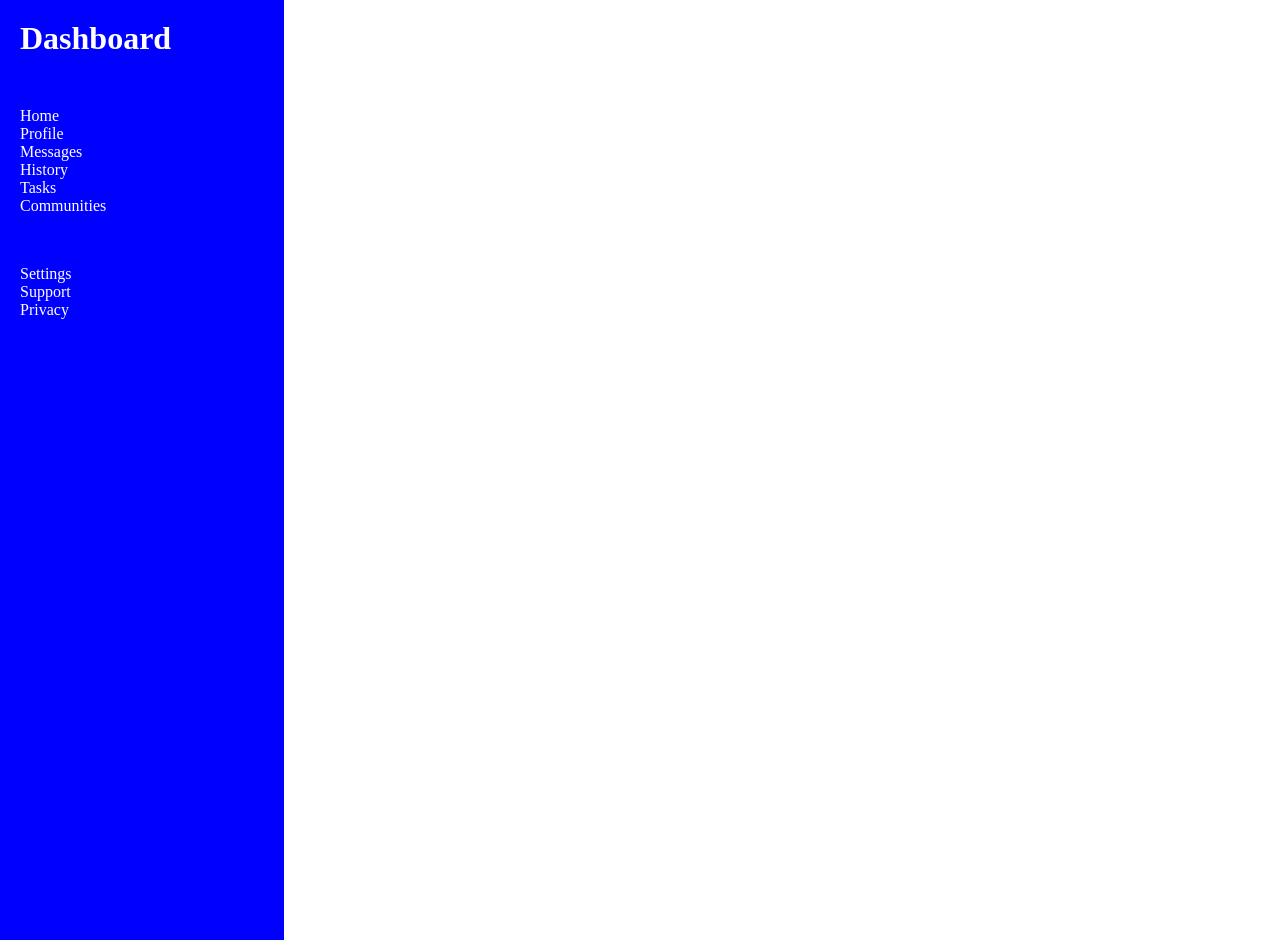
==== dashboard.html @ 8bbe3244 "Add initial HTML and CSS files for the admin dashboard layout" ====
<!doctype html>
<html lang="en">
  <head>
    <meta charset="UTF-8" />
    <meta name="viewport" content="width=device-width, initial-scale=1.0" />
    <title>Admin Dashboard</title>
    <link rel="stylesheet" href="dashboard.css" />
  </head>
  <body>
    <div class="side-bar">
      <h1>Dashboard</h1>
      <ul>
        <li>Home</li>
        <li>Profile</li>
        <li>Messages</li>
        <li>History</li>
        <li>Tasks</li>
        <li>Communities</li>
      </ul>
      <ul>
        <li>Settings</li>
        <li>Support</li>
        <li>Privacy</li>
      </ul>
    </div>
    <div class="content">
      <header>
        <div class="search-bar-row"></div>
        <div class="avater-row"></div>
      </header>
      <main></main>
    </div>
  </body>
</html>
---- dashboard.css ----
* {
  margin: 0;
  padding: 0;
}

body {
  display: grid;
  grid-template-columns: 2fr 7fr;
}

.side-bar {
  background-color: blue;
  height: 100vh;
  display: grid;
  grid-template-rows: auto auto auto;
  color: white;
  align-content: start;
  row-gap: 50px;
  padding: 20px;
}

li {
  list-style: none;
}

.content {
}
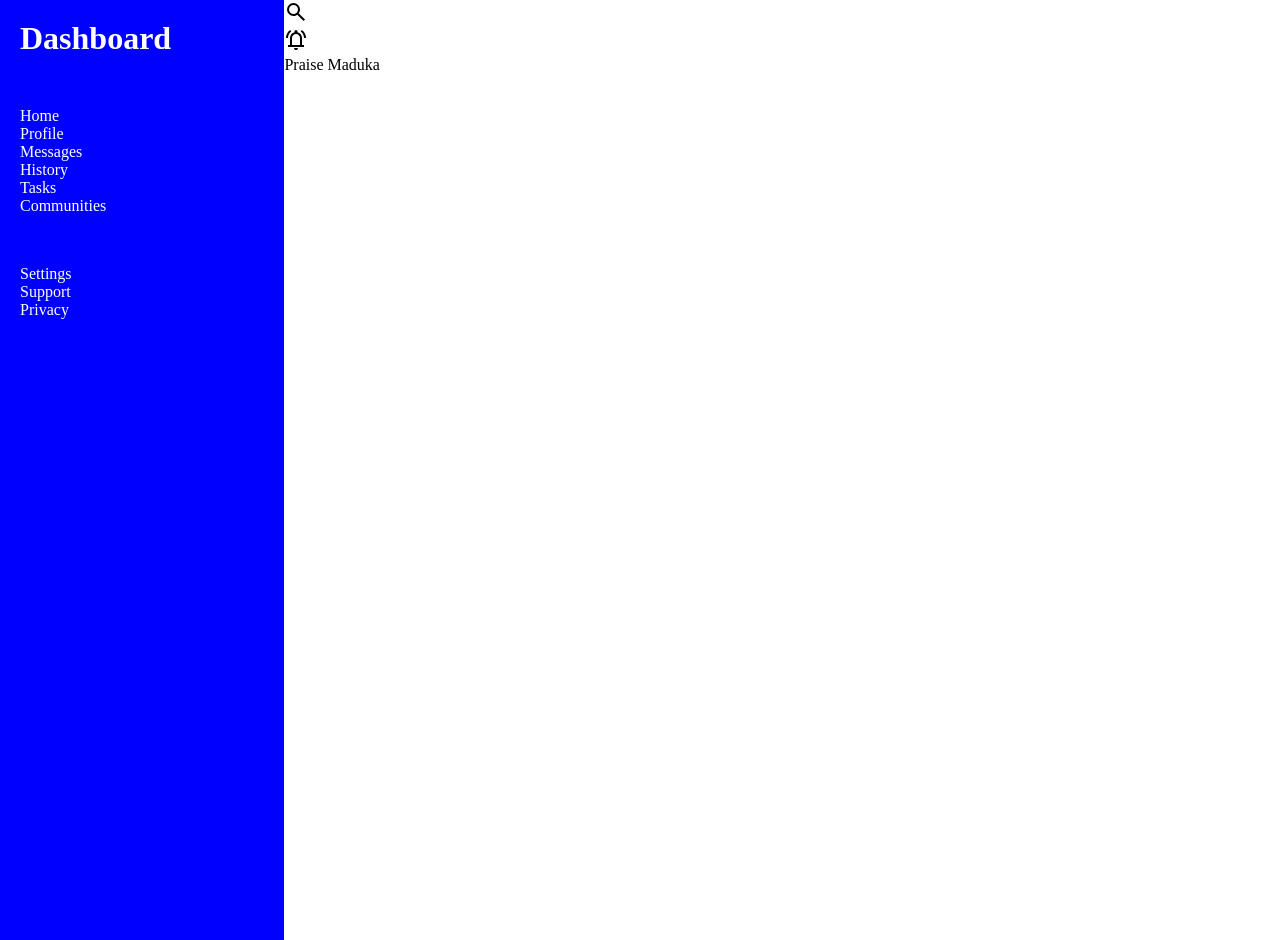
==== commit d85b488d: "Add search and notification icons to the dashboard header" ====
--- a/dashboard.html
+++ b/dashboard.html
@@ -25,7 +25,20 @@
     </div>
     <div class="content">
       <header>
-        <div class="search-bar-row"></div>
+        <div class="search-bar-row">
+          <div class="header-left">
+            <img src="assets/icons/search-black.svg" alt="search icon" />
+            <div class="search-bar"></div>
+          </div>
+          <div class="header-right">
+            <img
+              src="assets/icons/notification-black.svg"
+              alt="notification active icon"
+            />
+            <div class="avatar-wrapper"></div>
+            <p>Praise Maduka</p>
+          </div>
+        </div>
         <div class="avater-row"></div>
       </header>
       <main></main>
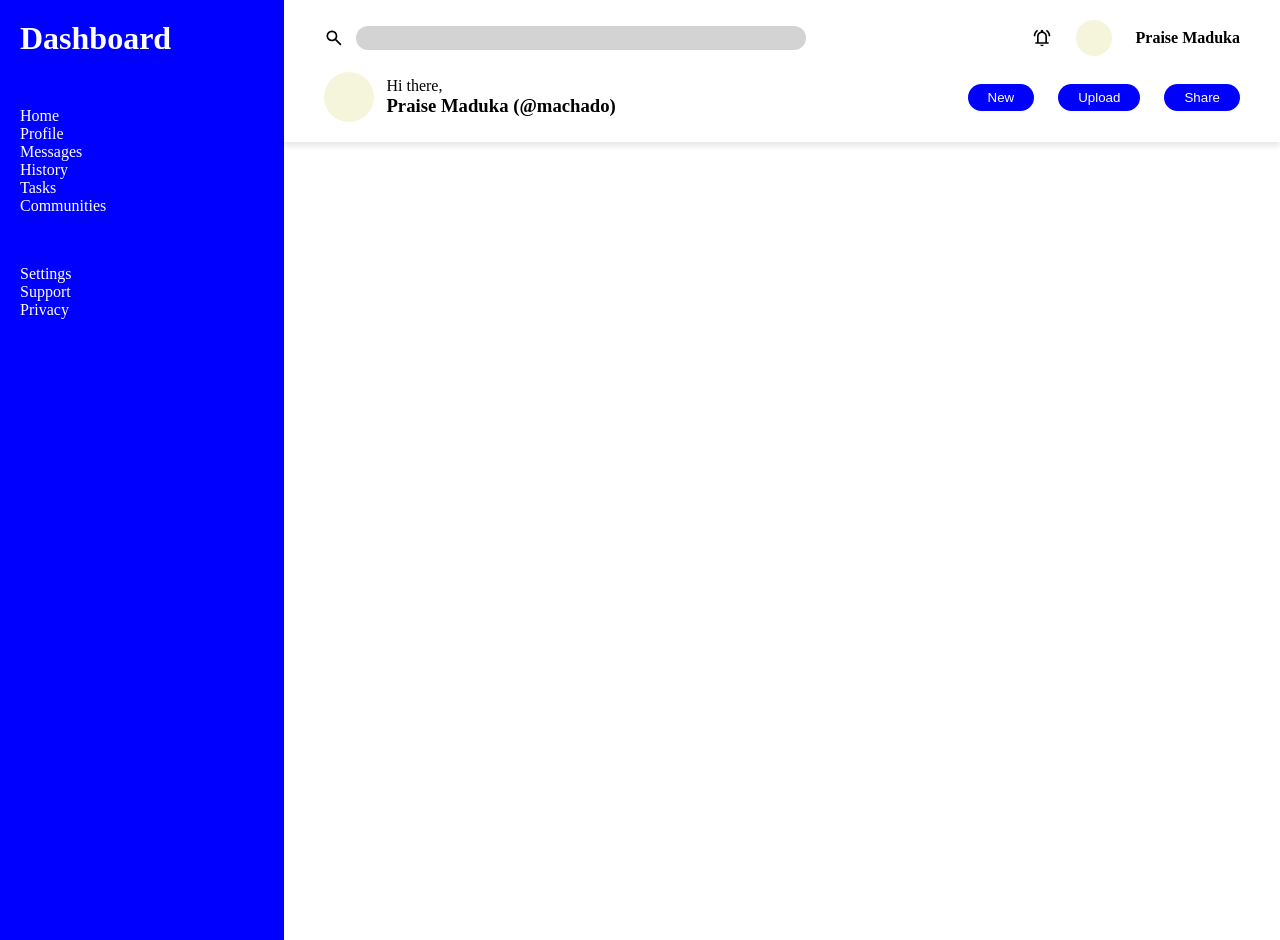
==== commit a7211d7e: "Refactor header layout and add search input, notification icon, and user greeting" ====
--- a/dashboard.html
+++ b/dashboard.html
@@ -25,21 +25,39 @@
     </div>
     <div class="content">
       <header>
-        <div class="search-bar-row">
+        <div class="header-row">
           <div class="header-left">
-            <img src="assets/icons/search-black.svg" alt="search icon" />
-            <div class="search-bar"></div>
+            <img
+              id="icon"
+              src="assets/icons/search-black.svg"
+              alt="search icon"
+            />
+            <input type="text" />
           </div>
           <div class="header-right">
             <img
               src="assets/icons/notification-black.svg"
               alt="notification active icon"
+              id="icon"
             />
             <div class="avatar-wrapper"></div>
-            <p>Praise Maduka</p>
+            <b>Praise Maduka</b>
           </div>
         </div>
-        <div class="avater-row"></div>
+        <div class="header-row">
+          <div class="header-left">
+            <div class="avatar-wrapper-big"></div>
+            <div class="greeting">
+              <p>Hi there,</p>
+              <h3>Praise Maduka (@machado)</h3>
+            </div>
+          </div>
+          <div class="header-right">
+            <button>New</button>
+            <button>Upload</button>
+            <button>Share</button>
+          </div>
+        </div>
       </header>
       <main></main>
     </div>
--- a/dashboard.css
+++ b/dashboard.css
@@ -25,3 +25,61 @@
 
 .content {
 }
+
+header {
+  padding: 20px 40px;
+  display: grid;
+  row-gap: 16px;
+  box-shadow: 0px 4px 6px rgba(0, 0, 0, 0.1);
+}
+
+.header-row {
+  display: flex;
+  justify-content: space-between;
+}
+
+.header-left {
+  display: flex;
+  gap: 12px;
+  align-items: center;
+}
+
+.header-right {
+  display: flex;
+  align-items: center;
+  gap: 24px;
+}
+
+#icon {
+  width: 20px;
+}
+
+.avatar-wrapper {
+  height: 36px;
+  width: 36px;
+  border-radius: 100%;
+  background-color: beige;
+}
+
+input {
+  width: 450px;
+  height: 24px;
+  border-radius: 24px;
+  border: none;
+  background-color: lightgrey;
+}
+
+.avatar-wrapper-big {
+  width: 50px;
+  height: 50px;
+  border-radius: 100%;
+  background-color: beige;
+}
+
+button {
+  padding: 6px 20px;
+  border-radius: 16px;
+  border: none;
+  background-color: blue;
+  color: white;
+}
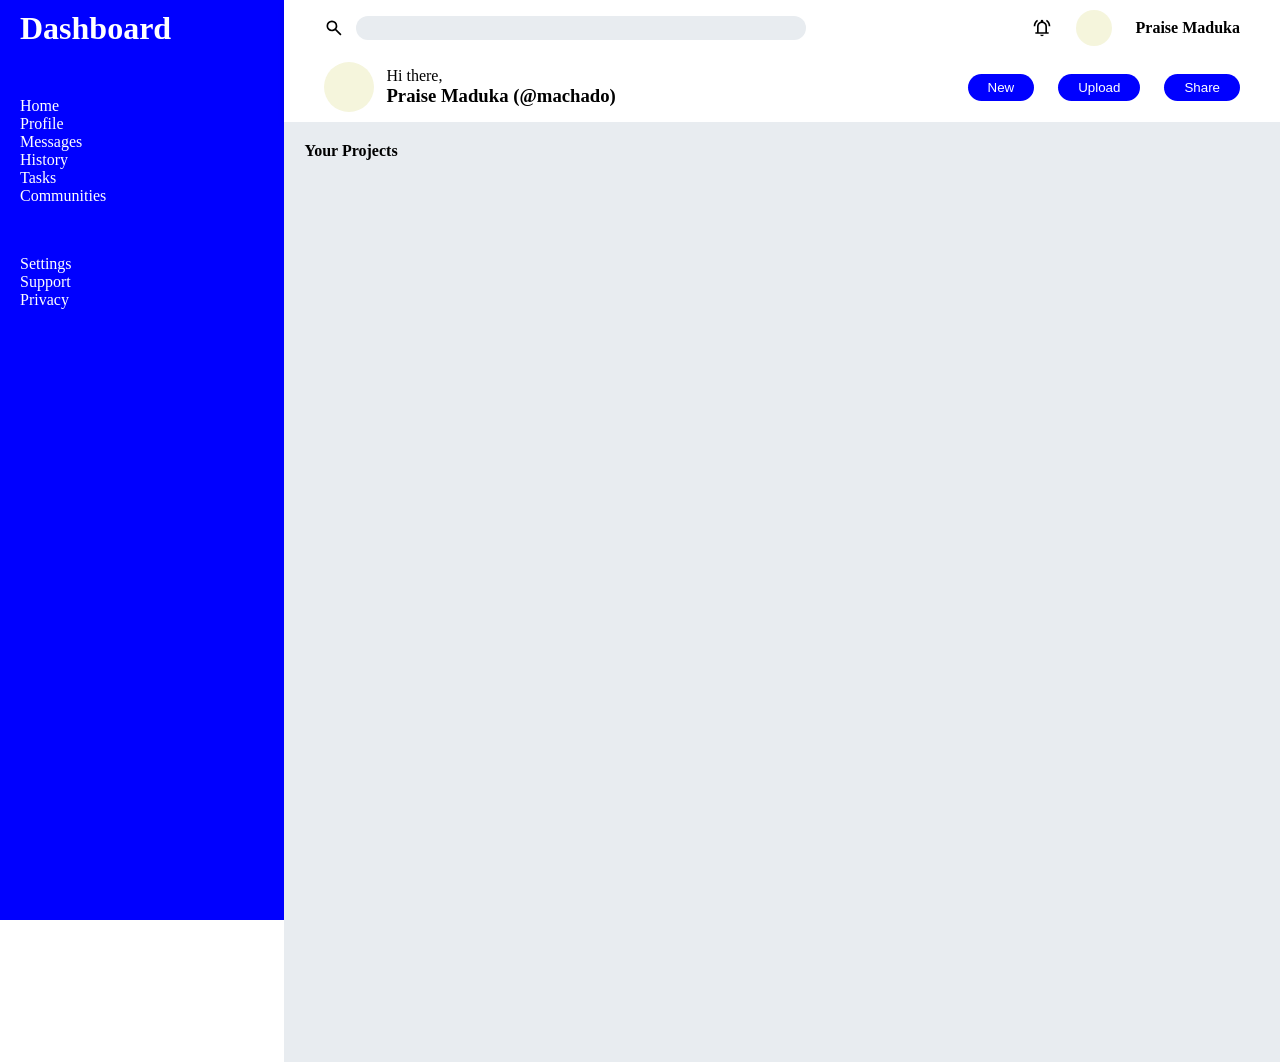
==== commit 41ac9a2b: "Update layout styles and enhance main content structure with project and widget sections" ====
--- a/dashboard.html
+++ b/dashboard.html
@@ -59,7 +59,13 @@
           </div>
         </div>
       </header>
-      <main></main>
+      <main>
+        <div class="projects-wrapper">
+          <b>Your Projects</b>
+          <div class="projects"></div>
+        </div>
+        <div class="widgets"></div>
+      </main>
     </div>
   </body>
 </html>
--- a/dashboard.css
+++ b/dashboard.css
@@ -16,7 +16,7 @@
   color: white;
   align-content: start;
   row-gap: 50px;
-  padding: 20px;
+  padding: 10px 20px;
 }
 
 li {
@@ -27,7 +27,7 @@
 }
 
 header {
-  padding: 20px 40px;
+  padding: 10px 40px;
   display: grid;
   row-gap: 16px;
   box-shadow: 0px 4px 6px rgba(0, 0, 0, 0.1);
@@ -66,7 +66,7 @@
   height: 24px;
   border-radius: 24px;
   border: none;
-  background-color: lightgrey;
+  background-color: #e8ecf0;
 }
 
 .avatar-wrapper-big {
@@ -83,3 +83,17 @@
   background-color: blue;
   color: white;
 }
+
+main {
+  display: grid;
+  grid-template-columns: 5fr 1fr;
+  padding: 20px;
+  background-color: #e8ecf0;
+  height: 100vh;
+}
+
+.projects {
+  display: grid;
+  grid-template-columns: repeat(2, 1fr);
+  grid-template-rows: repeat(3, 1fr);
+}
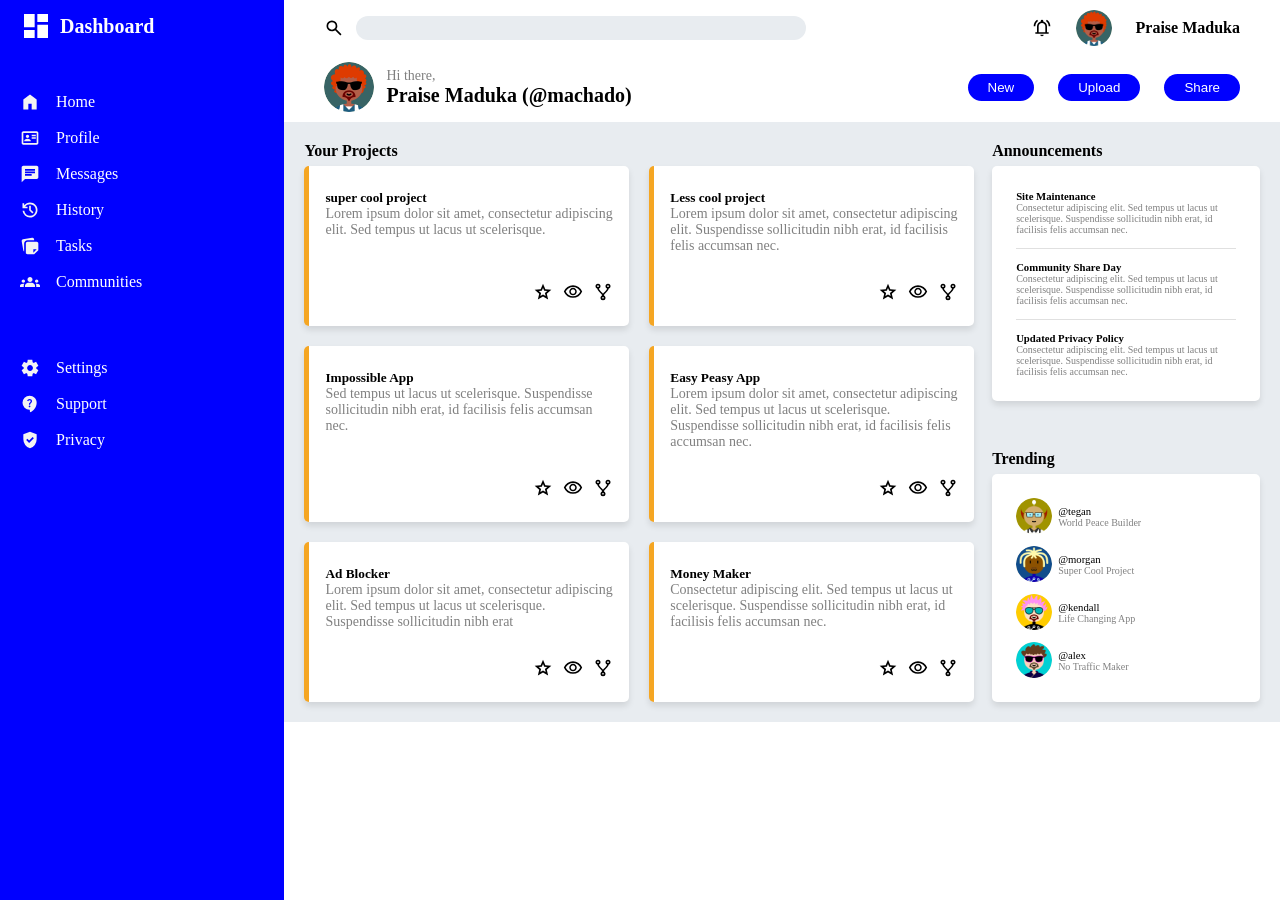
==== commit dbca4cfa: "Add new SVG icons and update dashboard layout with enhanced styles and content - Added new SVG icons" ====
--- a/dashboard.html
+++ b/dashboard.html
@@ -8,19 +8,76 @@
   </head>
   <body>
     <div class="side-bar">
-      <h1>Dashboard</h1>
+      <div class="title">
+        <img src="assets/icons/view-dashboard-black.svg" alt="" class="icon" />
+        <h1>Dashboard</h1>
+      </div>
       <ul>
-        <li>Home</li>
-        <li>Profile</li>
-        <li>Messages</li>
-        <li>History</li>
-        <li>Tasks</li>
-        <li>Communities</li>
+        <li>
+          <img
+            src="assets/icons/home-white.svg"
+            alt="home icon"
+            class="icon"
+          />Home
+        </li>
+        <li>
+          <img
+            src="assets/icons/id-card-white.svg"
+            alt="profile icon"
+            class="icon"
+          />Profile
+        </li>
+        <li>
+          <img
+            src="assets/icons/chat-white.svg"
+            alt="chat icon"
+            class="icon"
+          />Messages
+        </li>
+        <li>
+          <img
+            src="assets/icons/history-white.svg"
+            alt="history icon"
+            class="icon"
+          />History
+        </li>
+        <li>
+          <img
+            src="assets/icons/tasks-note-white.svg"
+            alt="task icon"
+            class="icon"
+          />Tasks
+        </li>
+        <li>
+          <img
+            src="assets/icons/communities-white.svg"
+            alt="group icon"
+            class="icon"
+          />Communities
+        </li>
       </ul>
       <ul>
-        <li>Settings</li>
-        <li>Support</li>
-        <li>Privacy</li>
+        <li>
+          <img
+            src="assets/icons/settings-white.svg"
+            alt="settings icon"
+            class="icon"
+          />Settings
+        </li>
+        <li>
+          <img
+            src="assets/icons/contact-support.svg"
+            alt="support icon"
+            class="icon"
+          />Support
+        </li>
+        <li>
+          <img
+            src="assets/icons/privacy-white.svg"
+            alt="privacy icon"
+            class="icon"
+          />Privacy
+        </li>
       </ul>
     </div>
     <div class="content">
@@ -28,7 +85,7 @@
         <div class="header-row">
           <div class="header-left">
             <img
-              id="icon"
+              class="icon"
               src="assets/icons/search-black.svg"
               alt="search icon"
             />
@@ -38,18 +95,22 @@
             <img
               src="assets/icons/notification-black.svg"
               alt="notification active icon"
-              id="icon"
+              class="icon"
             />
-            <div class="avatar-wrapper"></div>
-            <b>Praise Maduka</b>
+            <div class="avatar-wrapper">
+              <img src="assets/images/j.png" alt="profile-image" />
+            </div>
+            <h4>Praise Maduka</h4>
           </div>
         </div>
         <div class="header-row">
           <div class="header-left">
-            <div class="avatar-wrapper-big"></div>
+            <div class="avatar-wrapper-big">
+              <img src="assets/images/j.png" alt="profile image" />
+            </div>
             <div class="greeting">
               <p>Hi there,</p>
-              <h3>Praise Maduka (@machado)</h3>
+              <h1>Praise Maduka (@machado)</h1>
             </div>
           </div>
           <div class="header-right">
@@ -61,10 +122,233 @@
       </header>
       <main>
         <div class="projects-wrapper">
-          <b>Your Projects</b>
-          <div class="projects"></div>
+          <h4>Your Projects</h4>
+          <div class="projects">
+            <div class="card">
+              <h5>super cool project</h5>
+              <p>
+                Lorem ipsum dolor sit amet, consectetur adipiscing elit. Sed
+                tempus ut lacus ut scelerisque.
+              </p>
+              <div class="icon-row">
+                <img
+                  src="assets/icons/star-black.svg"
+                  alt="add to favourite"
+                  class="icon"
+                />
+                <img
+                  src="assets/icons/eye-black.svg"
+                  alt="preview icon"
+                  class="icon"
+                />
+                <img
+                  src="assets/icons/source-fork-black.svg"
+                  alt="source fork icon"
+                  class="icon"
+                />
+              </div>
+            </div>
+            <div class="card">
+              <h5>Less cool project</h5>
+              <p>
+                Lorem ipsum dolor sit amet, consectetur adipiscing elit.
+                Suspendisse sollicitudin nibh erat, id facilisis felis accumsan
+                nec.
+              </p>
+              <div class="icon-row">
+                <img
+                  src="assets/icons/star-black.svg"
+                  alt="add to favourite"
+                  class="icon"
+                />
+                <img
+                  src="assets/icons/eye-black.svg"
+                  alt="preview icon"
+                  class="icon"
+                />
+                <img
+                  src="assets/icons/source-fork-black.svg"
+                  alt="source fork icon"
+                  class="icon"
+                />
+              </div>
+            </div>
+            <div class="card">
+              <h5>Impossible App</h5>
+              <p>
+                Sed tempus ut lacus ut scelerisque. Suspendisse sollicitudin
+                nibh erat, id facilisis felis accumsan nec.
+              </p>
+              <div class="icon-row">
+                <img
+                  src="assets/icons/star-black.svg"
+                  alt="add to favourite"
+                  class="icon"
+                />
+                <img
+                  src="assets/icons/eye-black.svg"
+                  alt="preview icon"
+                  class="icon"
+                />
+                <img
+                  src="assets/icons/source-fork-black.svg"
+                  alt="source fork icon"
+                  class="icon"
+                />
+              </div>
+            </div>
+            <div class="card">
+              <h5>Easy Peasy App</h5>
+              <p>
+                Lorem ipsum dolor sit amet, consectetur adipiscing elit. Sed
+                tempus ut lacus ut scelerisque. Suspendisse sollicitudin nibh
+                erat, id facilisis felis accumsan nec.
+              </p>
+              <div class="icon-row">
+                <img
+                  src="assets/icons/star-black.svg"
+                  alt="add to favourite"
+                  class="icon"
+                />
+                <img
+                  src="assets/icons/eye-black.svg"
+                  alt="preview icon"
+                  class="icon"
+                />
+                <img
+                  src="assets/icons/source-fork-black.svg"
+                  alt="source fork icon"
+                  class="icon"
+                />
+              </div>
+            </div>
+            <div class="card">
+              <h5>Ad Blocker</h5>
+              <p>
+                Lorem ipsum dolor sit amet, consectetur adipiscing elit. Sed
+                tempus ut lacus ut scelerisque. Suspendisse sollicitudin nibh
+                erat
+              </p>
+              <div class="icon-row">
+                <img
+                  src="assets/icons/star-black.svg"
+                  alt="add to favourite"
+                  class="icon"
+                />
+                <img
+                  src="assets/icons/eye-black.svg"
+                  alt="preview icon"
+                  class="icon"
+                />
+                <img
+                  src="assets/icons/source-fork-black.svg"
+                  alt="source fork icon"
+                  class="icon"
+                />
+              </div>
+            </div>
+            <div class="card">
+              <h5>Money Maker</h5>
+              <p>
+                Consectetur adipiscing elit. Sed tempus ut lacus ut scelerisque.
+                Suspendisse sollicitudin nibh erat, id facilisis felis accumsan
+                nec.
+              </p>
+              <div class="icon-row">
+                <img
+                  src="assets/icons/star-black.svg"
+                  alt="add to favourite"
+                  class="icon"
+                />
+                <img
+                  src="assets/icons/eye-black.svg"
+                  alt="preview icon"
+                  class="icon"
+                />
+                <img
+                  src="assets/icons/source-fork-black.svg"
+                  alt="source fork icon"
+                  class="icon"
+                />
+              </div>
+            </div>
+          </div>
         </div>
-        <div class="widgets"></div>
+        <div class="widgets">
+          <div class="announcement">
+            <h4>Announcements</h4>
+            <div class="card">
+              <div class="widget-text">
+                <h6>Site Maintenance</h6>
+                <p>
+                  Consectetur adipiscing elit. Sed tempus ut lacus ut
+                  scelerisque. Suspendisse sollicitudin nibh erat, id facilisis
+                  felis accumsan nec.
+                </p>
+              </div>
+              <div class="widget-text">
+                <h6>Community Share Day</h6>
+                <p>
+                  Consectetur adipiscing elit. Sed tempus ut lacus ut
+                  scelerisque. Suspendisse sollicitudin nibh erat, id facilisis
+                  felis accumsan nec.
+                </p>
+              </div>
+              <div>
+                <h6>Updated Privacy Policy</h6>
+                <p>
+                  Consectetur adipiscing elit. Sed tempus ut lacus ut
+                  scelerisque. Suspendisse sollicitudin nibh erat, id facilisis
+                  felis accumsan nec.
+                </p>
+              </div>
+            </div>
+          </div>
+          <div class="trending">
+            <h4>Trending</h4>
+            <div class="card">
+              <div class="user">
+                <div class="avatar-wrapper">
+                  <img
+                    src="assets/images/Butch Wallace.png"
+                    alt="user avatar"
+                  />
+                </div>
+                <div class="user-name">
+                  <h6>@tegan</h6>
+                  <p>World Peace Builder</p>
+                </div>
+              </div>
+              <div class="user">
+                <div class="avatar-wrapper">
+                  <img src="assets/images/evvr.png" alt="user-avatar" />
+                </div>
+                <div class="user-name">
+                  <h6>@morgan</h6>
+                  <p>Super Cool Project</p>
+                </div>
+              </div>
+              <div class="user">
+                <div class="avatar-wrapper">
+                  <img src="assets/images/Nakamoto.png" alt="user avatar" />
+                </div>
+                <div class="user-name">
+                  <h6>@kendall</h6>
+                  <p>Life Changing App</p>
+                </div>
+              </div>
+              <div class="user">
+                <div class="avatar-wrapper">
+                  <img src="assets/images/Ninesouls.png" alt="user avatar" />
+                </div>
+                <div class="user-name">
+                  <h6>@alex</h6>
+                  <p>No Traffic Maker</p>
+                </div>
+              </div>
+            </div>
+          </div>
+        </div>
       </main>
     </div>
   </body>
--- a/dashboard.css
+++ b/dashboard.css
@@ -8,22 +8,44 @@
   grid-template-columns: 2fr 7fr;
 }
 
+p {
+  font-size: 14px;
+  color: gray;
+}
+
+h1 {
+  font-size: 20px;
+}
+
 .side-bar {
   background-color: blue;
-  height: 100vh;
+  min-height: 100vh;
   display: grid;
   grid-template-rows: auto auto auto;
   color: white;
   align-content: start;
   row-gap: 50px;
   padding: 10px 20px;
+  box-sizing: border-box;
+}
+
+.title {
+  display: flex;
+  align-items: center;
+  gap: 8px;
+}
+
+.title img {
+  filter: invert(1);
+  width: 32px;
 }
 
 li {
   list-style: none;
-}
-
-.content {
+  display: flex;
+  align-items: center;
+  gap: 16px;
+  margin-bottom: 16px;
 }
 
 header {
@@ -50,7 +72,7 @@
   gap: 24px;
 }
 
-#icon {
+.icon {
   width: 20px;
 }
 
@@ -59,6 +81,11 @@
   width: 36px;
   border-radius: 100%;
   background-color: beige;
+  overflow: hidden;
+}
+
+.avatar-wrapper img {
+  width: 100%;
 }
 
 input {
@@ -74,6 +101,11 @@
   height: 50px;
   border-radius: 100%;
   background-color: beige;
+  overflow: hidden;
+}
+
+.avatar-wrapper-big img {
+  width: 100%;
 }
 
 button {
@@ -86,14 +118,65 @@
 
 main {
   display: grid;
-  grid-template-columns: 5fr 1fr;
+  grid-template-columns: 5fr 2fr;
   padding: 20px;
+  gap: 18px;
   background-color: #e8ecf0;
-  height: 100vh;
 }
 
 .projects {
   display: grid;
   grid-template-columns: repeat(2, 1fr);
-  grid-template-rows: repeat(3, 1fr);
+  margin-top: 6px;
+  gap: 20px;
 }
+
+.card {
+  background-color: white;
+  padding: 24px 16px;
+  border-radius: 5px;
+  box-shadow: 0px 4px 6px rgba(0, 0, 0, 0.1);
+  border-left: 5px solid #f5a623;
+  display: flex;
+  flex-direction: column;
+}
+
+.icon-row {
+  margin-top: auto;
+  display: flex;
+  justify-content: flex-end;
+  gap: 10px;
+  padding-top: 28px;
+}
+
+.widgets {
+  display: grid;
+  grid-template-rows: 1fr auto;
+}
+
+.widgets .card {
+  border: none;
+  margin-top: 6px;
+  gap: 12px;
+  padding-left: 24px;
+  padding-right: 24px;
+}
+
+.widgets p {
+  font-size: 10px;
+}
+
+.widget-text {
+  padding-bottom: 13px;
+  border-bottom: 1px solid #e0e0e0;
+}
+
+.user {
+  display: flex;
+  align-items: center;
+  gap: 6px;
+}
+
+.user-name h6 {
+  font-weight: normal;
+}
